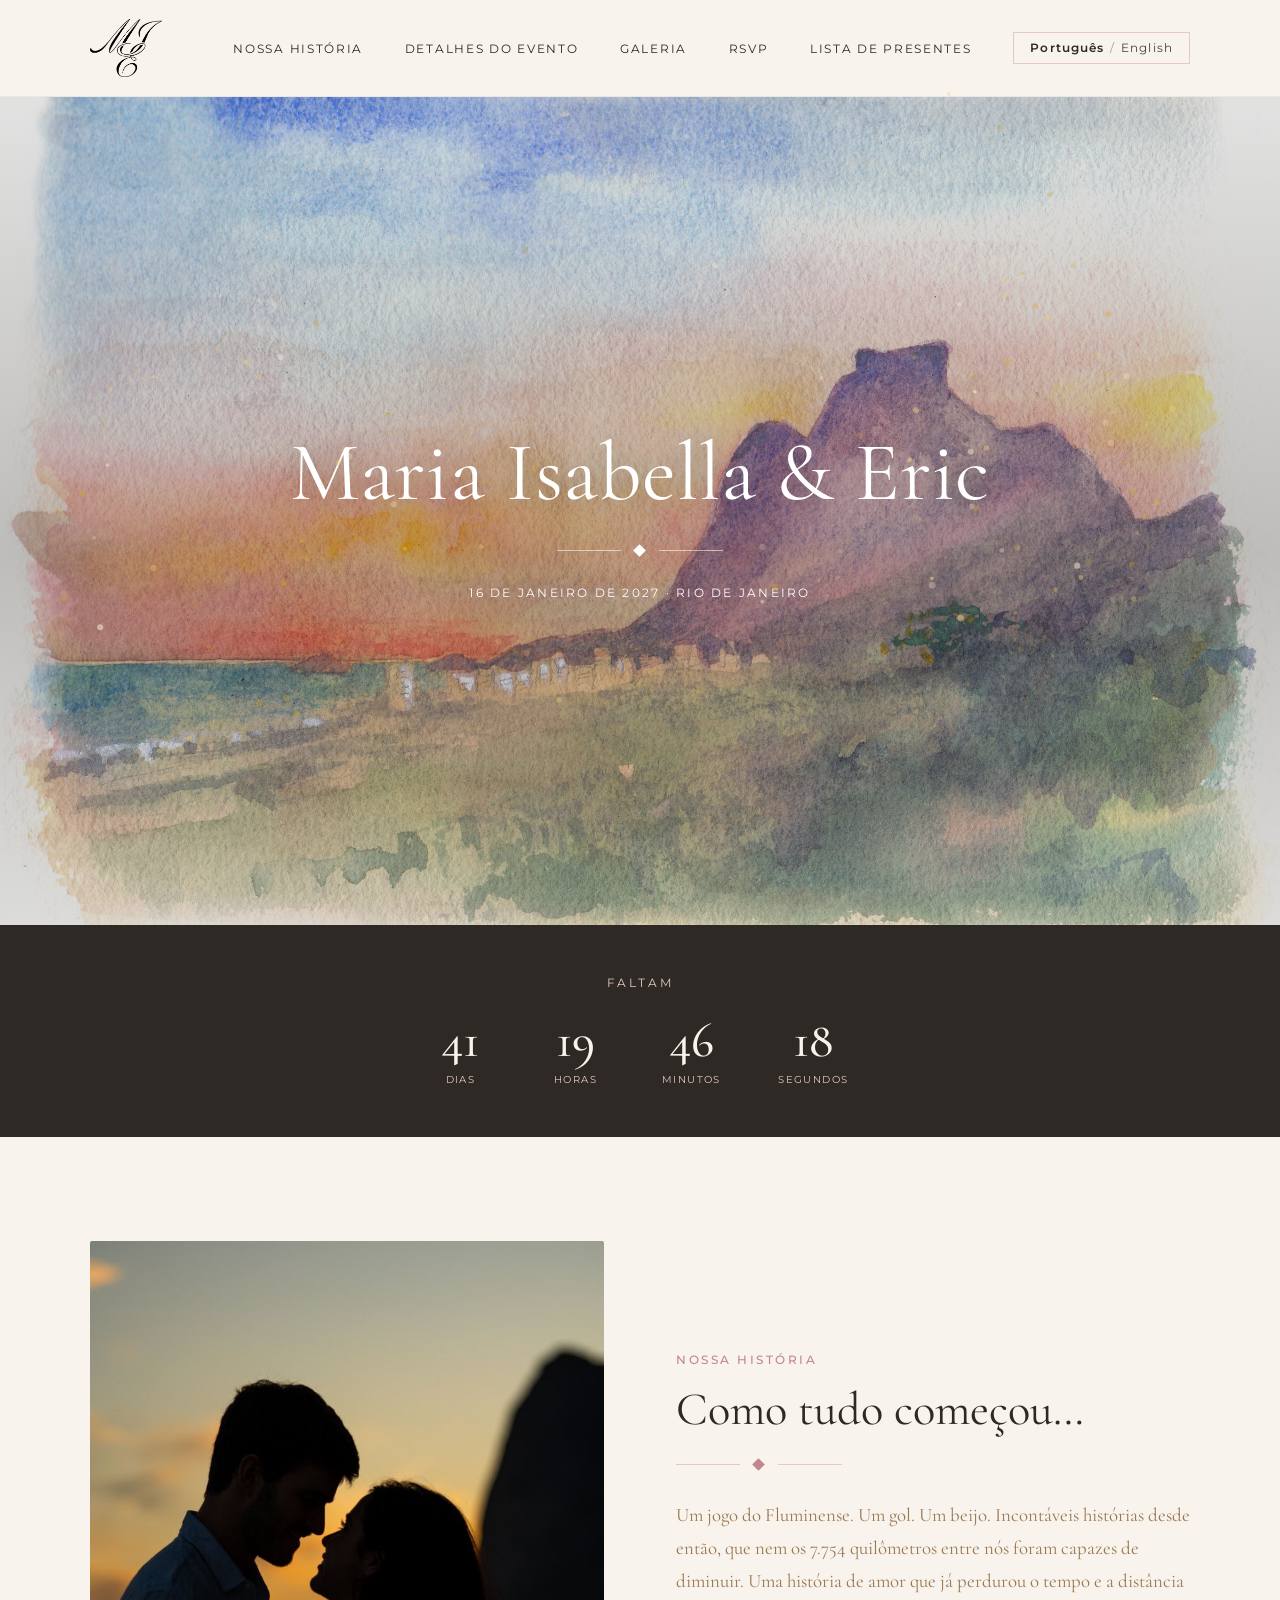
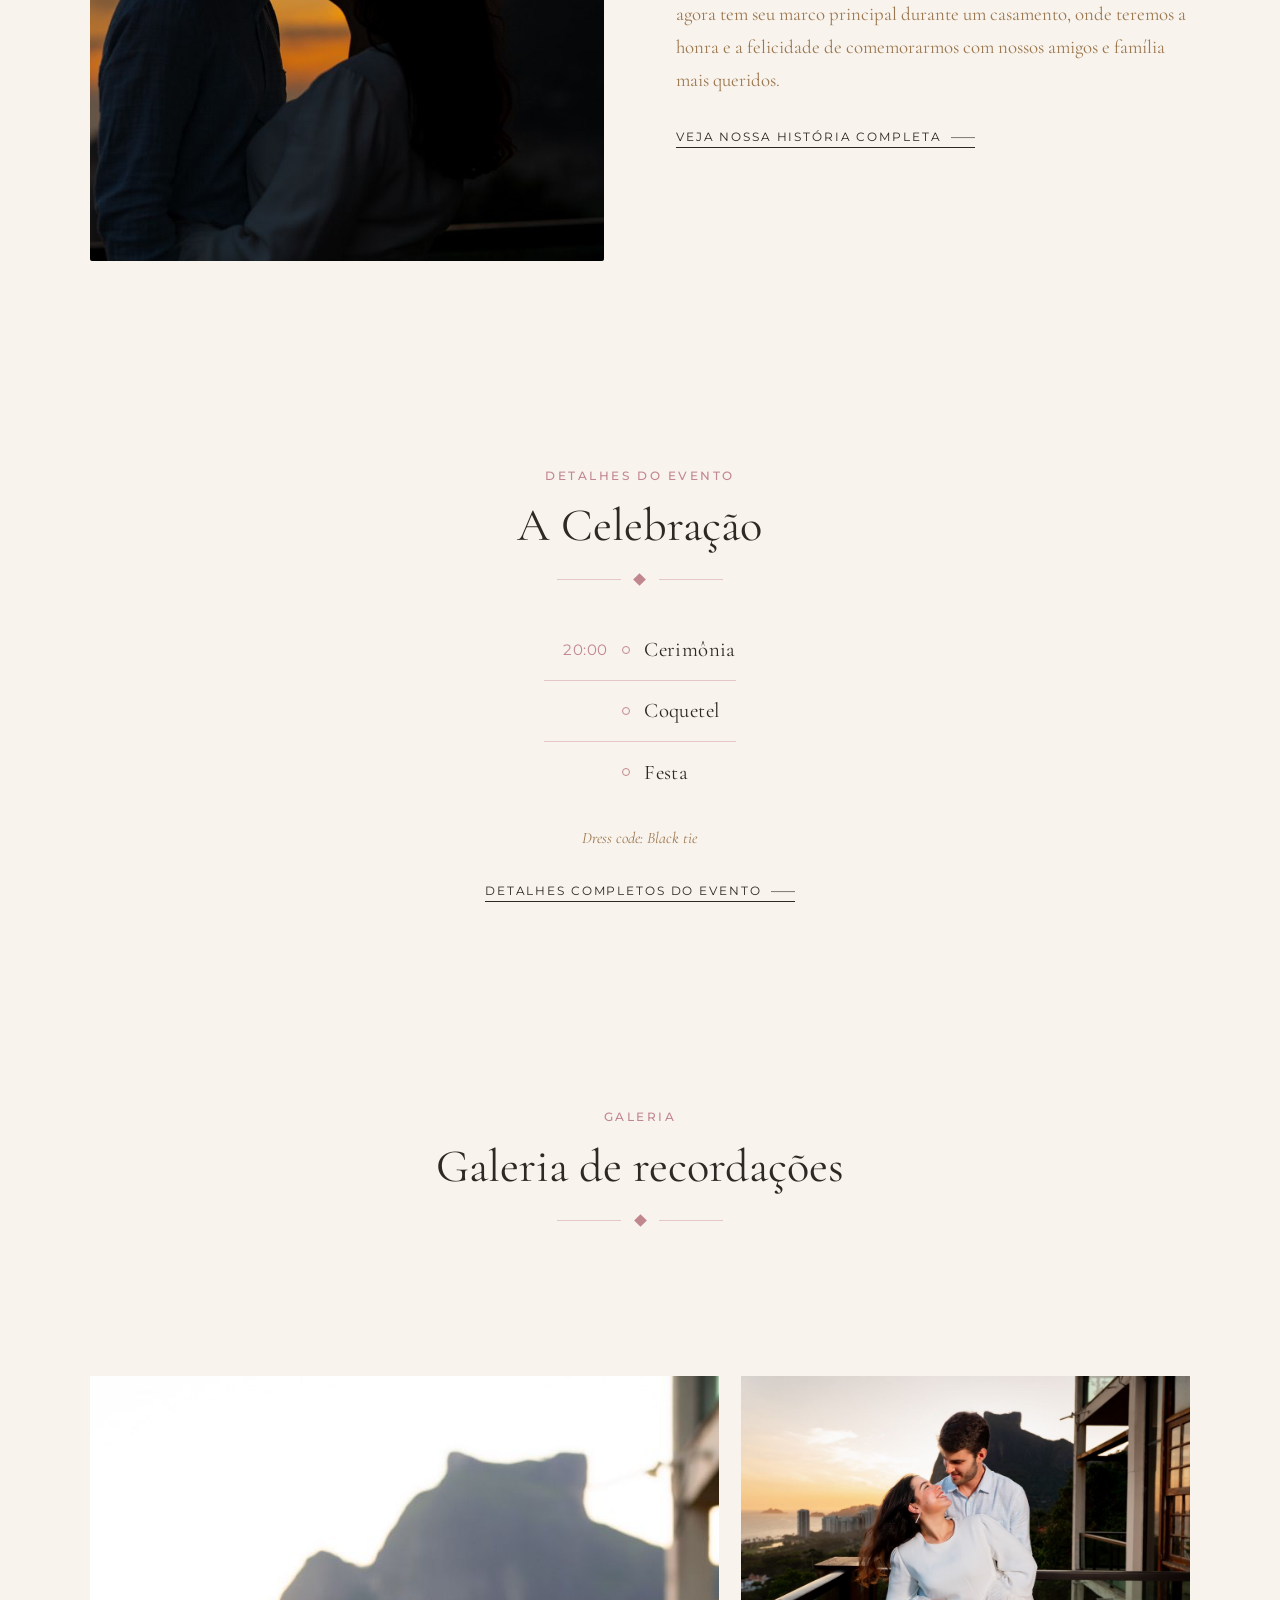
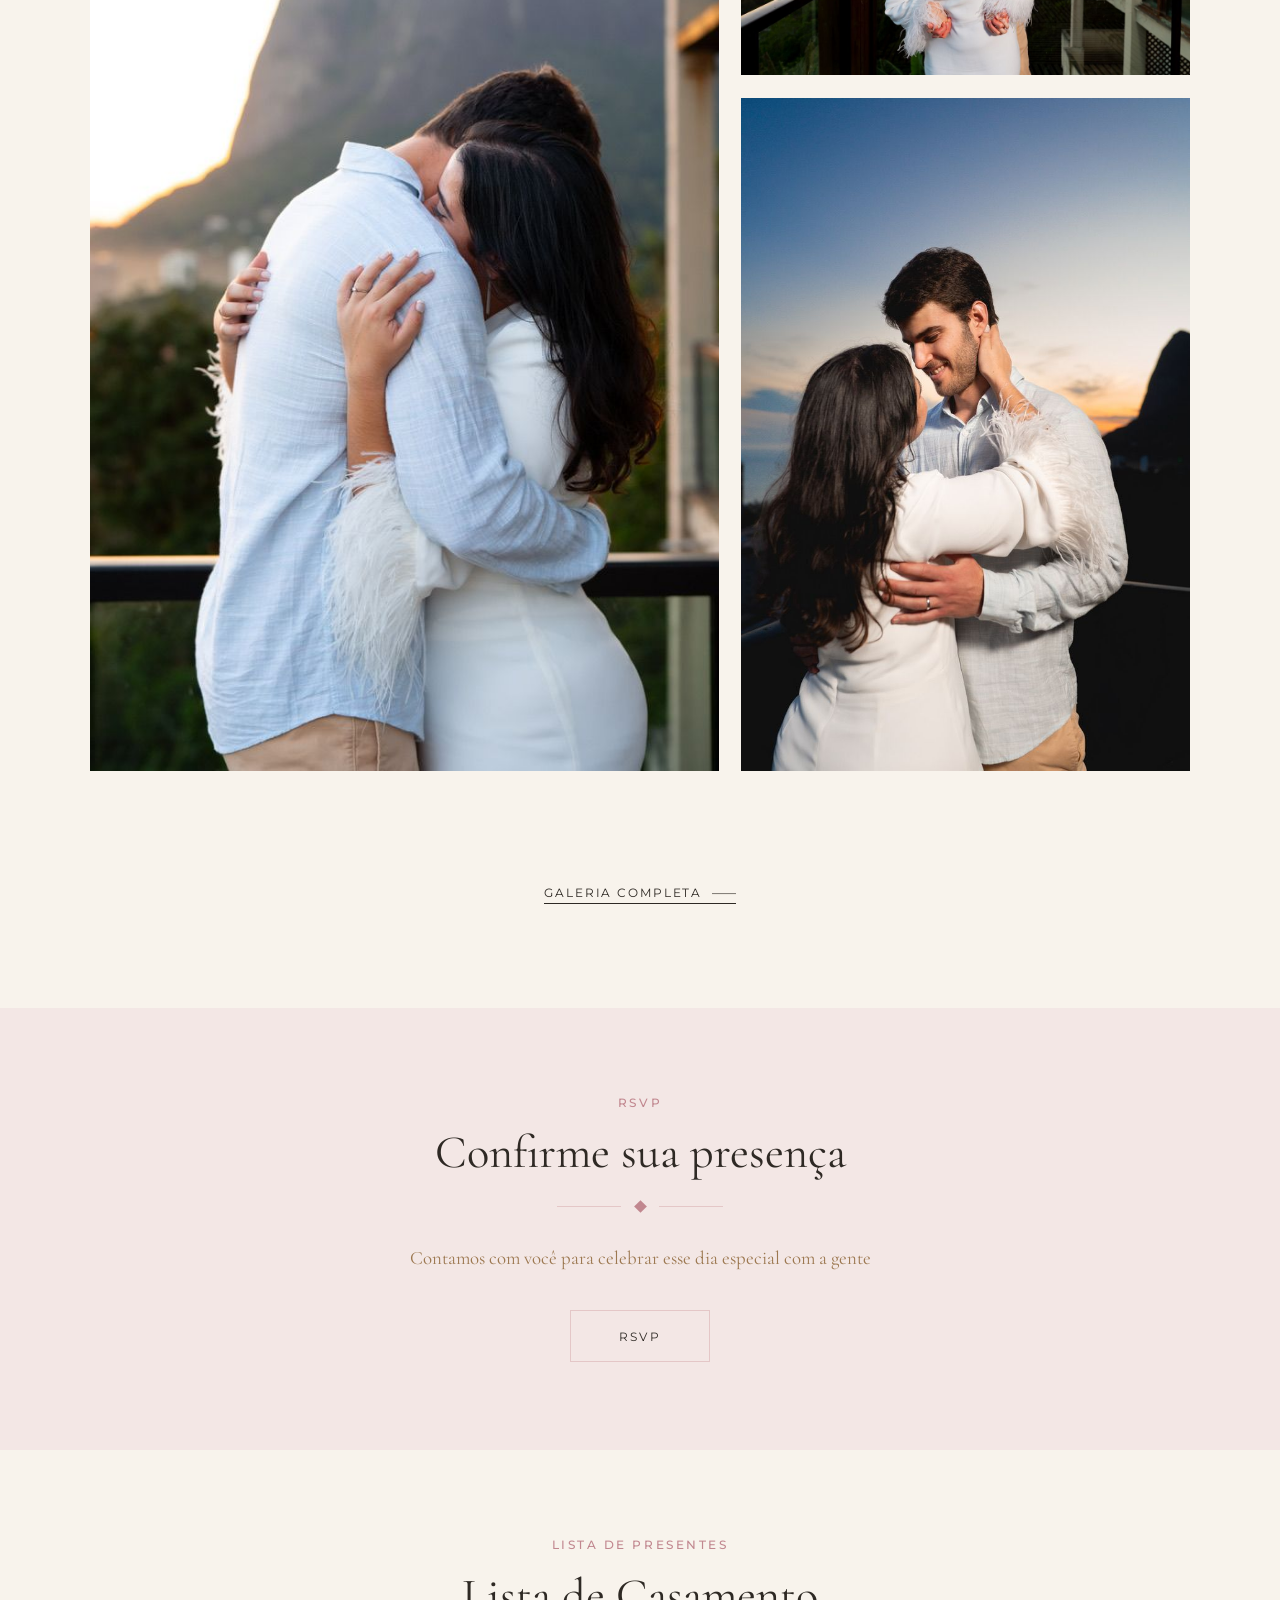
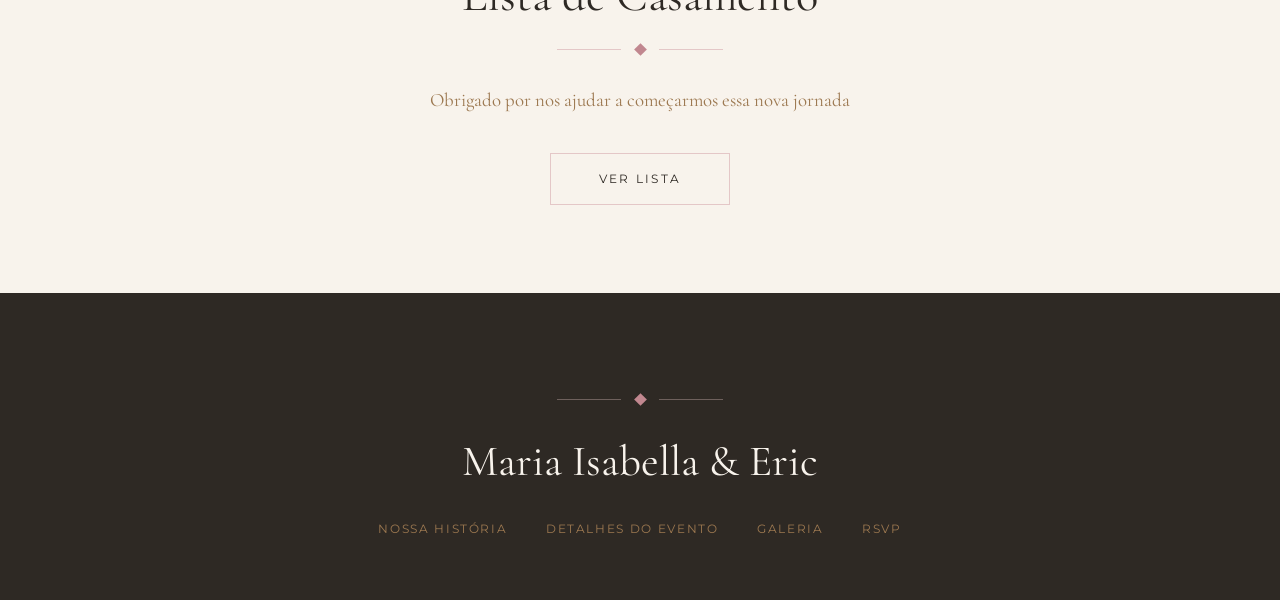
==== index.html @ d5723450 "Add files via upload" ====
<!DOCTYPE html>
<html lang="pt-BR">
<head>
<meta charset="UTF-8">
<meta name="viewport" content="width=device-width, initial-scale=1.0">
<title>Maria Isabella &amp; Eric</title>
<meta name="description" content="Maria Isabella & Eric — 16 de janeiro de 2027, Rio de Janeiro">
<link rel="icon" href="assets/images/logo.png">
<link rel="preconnect" href="https://fonts.googleapis.com">
<link rel="preconnect" href="https://fonts.gstatic.com" crossorigin>
<link href="https://fonts.googleapis.com/css2?family=Cormorant+Garamond:ital,wght@0,300;0,400;0,500;0,600;1,400;1,500&family=Montserrat:wght@400;500;600&display=swap" rel="stylesheet">
<link rel="stylesheet" href="css/style.css">
</head>
<body>

<header class="site-header" id="top">
  <div class="header-inner">
    <a href="index.html" class="logo-link" aria-label="Maria Isabella e Eric — início">
      <img src="assets/images/logo.png" alt="ME" class="logo-mark">
    </a>

    <button class="nav-toggle" id="navToggle" aria-label="Abrir menu" aria-expanded="false">
      <span></span><span></span><span></span>
    </button>

    <nav class="main-nav" id="mainNav">
      <a href="historia.html" class="nav-link" data-i18n="nav.story">Nossa História</a>
      <a href="evento.html" class="nav-link" data-i18n="nav.event">Detalhes do Evento</a>
      <a href="galeria.html" class="nav-link" data-i18n="nav.gallery">Galeria</a>
      <a href="rsvp.html" class="nav-link" data-i18n="nav.rsvp">RSVP</a>
      <a href="presentes.html" class="nav-link" data-i18n="nav.registry">Lista de Presentes</a>
      <div class="nav-utility">
        <button class="lang-toggle" id="langToggle" type="button" aria-label="Switch language">
          <span class="lang-pt is-active">Português</span><span class="lang-sep">/</span><span class="lang-en">English</span>
        </button>
      </div>
    </nav>
  </div>
</header>

<main>

  <section class="hero" id="home">
    <div class="hero-image">
      <img src="assets/images/hero-watercolor.jpg" alt="Ilustração em aquarela da Pedra da Gávea, Rio de Janeiro">
    </div>
    <div class="hero-content">
      <h1 class="hero-names">Maria Isabella &amp; Eric</h1>
      <div class="ornament"><span></span><i></i><span></span></div>
      <p class="hero-date" data-i18n="hero.date">16 de janeiro de 2027 · Rio de Janeiro</p>
    </div>
  </section>

  <section class="countdown-section">
    <p class="countdown-label" data-i18n="countdown.label">Faltam</p>
    <div class="countdown" id="countdown" aria-live="polite">
      <div class="countdown-unit"><span class="countdown-number" id="cd-days">00</span><span class="countdown-word" data-i18n="countdown.days">dias</span></div>
      <div class="countdown-unit"><span class="countdown-number" id="cd-hours">00</span><span class="countdown-word" data-i18n="countdown.hours">horas</span></div>
      <div class="countdown-unit"><span class="countdown-number" id="cd-minutes">00</span><span class="countdown-word" data-i18n="countdown.minutes">minutos</span></div>
      <div class="countdown-unit"><span class="countdown-number" id="cd-seconds">00</span><span class="countdown-word" data-i18n="countdown.seconds">segundos</span></div>
    </div>
  </section>

  <section class="preview-section">
    <div class="preview-media">
      <img src="assets/images/silhouette-kiss-1.jpg" alt="Maria Isabella e Eric ao entardecer">
    </div>
    <div class="preview-copy">
      <p class="eyebrow" data-i18n="story.eyebrow">Nossa História</p>
      <h2 data-i18n="story.previewTitle">Como tudo começou&hellip;</h2>
      <div class="ornament"><span></span><i></i><span></span></div>
      <p class="body-copy" data-i18n="story.previewBody">Um jogo do Fluminense. Um gol. Um beijo.</p>
      <a href="historia.html" class="text-link" data-i18n="story.previewLink">Veja nossa história completa</a>
    </div>
  </section>

  <section class="preview-section preview-section--celebration">
    <div class="preview-copy">
      <p class="eyebrow" data-i18n="event.eyebrow">Detalhes do Evento</p>
      <h2 data-i18n="event.previewTitle">A Celebração</h2>
      <div class="ornament"><span></span><i></i><span></span></div>
      <div class="schedule-preview">
        <div class="schedule-preview-row">
          <span class="schedule-preview-time" data-i18n="event.time">20:00</span>
          <span class="schedule-preview-marker"></span>
          <span class="schedule-preview-name" data-i18n="event.ceremony">Cerimônia</span>
        </div>
        <div class="schedule-preview-row">
          <span class="schedule-preview-time"></span>
          <span class="schedule-preview-marker"></span>
          <span class="schedule-preview-name" data-i18n="event.cocktail">Coquetel</span>
        </div>
        <div class="schedule-preview-row">
          <span class="schedule-preview-time"></span>
          <span class="schedule-preview-marker"></span>
          <span class="schedule-preview-name" data-i18n="event.party">Festa</span>
        </div>
      </div>
      <p class="dress-code-note"><em data-i18n="event.dressCodeNote">Dress code: Black tie</em></p>
      <a href="evento.html" class="text-link" data-i18n="event.previewLink">Detalhes completos do evento</a>
    </div>
  </section>

  <section class="preview-section preview-section--gallery">
    <div class="preview-copy preview-copy--centered">
      <p class="eyebrow" data-i18n="gallery.eyebrow">Galeria</p>
      <h2 data-i18n="gallery.title">Galeria de recordações</h2>
      <div class="ornament"><span></span><i></i><span></span></div>
    </div>
    <div class="preview-gallery-grid">
      <div class="preview-gallery-main">
        <img src="assets/images/hug-mountain.jpg" alt="Maria Isabella e Eric abraçados com a Pedra da Gávea ao fundo">
      </div>
      <div class="preview-gallery-side">
        <img src="assets/images/couple-laughing-balcony.jpg" alt="Maria Isabella e Eric rindo na varanda ao pôr do sol">
        <img src="assets/images/hug-kiss-dusk.jpg" alt="Maria Isabella e Eric abraçados ao entardecer">
      </div>
    </div>
    <a href="galeria.html" class="text-link text-link--centered" data-i18n="gallery.previewLink">Galeria completa</a>
  </section>

  <section class="preview-section preview-section--rsvp">
    <p class="eyebrow" data-i18n="rsvp.eyebrow">RSVP</p>
    <h2 data-i18n="rsvp.title">Confirme sua presença</h2>
    <div class="ornament"><span></span><i></i><span></span></div>
    <p class="body-copy" data-i18n="rsvp.previewBody">Contamos com você para celebrar esse dia especial com a gente</p>
    <a href="rsvp.html" class="btn-outline" data-i18n="rsvp.button">RSVP</a>
  </section>

  <section class="preview-section preview-section--registry">
    <p class="eyebrow" data-i18n="registry.eyebrow">Lista de Presentes</p>
    <h2 data-i18n="registry.title">Lista de Casamento</h2>
    <div class="ornament"><span></span><i></i><span></span></div>
    <p class="body-copy" data-i18n="registry.thanks">Obrigado por nos ajudar a começarmos essa nova jornada</p>
    <a href="presentes.html" class="btn-outline" data-i18n="registry.button">Ver lista</a>
  </section>

</main>

<footer class="site-footer">
  <div class="ornament"><span></span><i></i><span></span></div>
  <h2 class="footer-names">Maria Isabella &amp; Eric</h2>
  <nav class="footer-nav">
    <a href="historia.html" data-i18n="nav.story">Nossa História</a>
    <a href="evento.html" data-i18n="nav.event">Detalhes do Evento</a>
    <a href="galeria.html" data-i18n="nav.gallery">Galeria</a>
    <a href="rsvp.html" data-i18n="nav.rsvp">RSVP</a>
  </nav>
</footer>


<script src="js/i18n.js"></script>
<script src="js/script.js"></script>
<script src="js/fireworks.js"></script>

</body>
</html>
---- css/style.css ----
/* =========================================================
   Maria Isabella & Eric — Wedding Site
   Design tokens
   ========================================================= */
:root {
  --cream:        #F8F3EC;
  --cream-deep:   #F1E9E0;
  --blush:        #F3E7E5;
  --ink:          #2E2924;
  --ink-soft:     #4A423B;
  --rose:         #C1878F;
  --rose-line:    #E4C7C7;
  --gold:         #9C7850;
  --gold-deep:    #8A6842;
  --white:        #FFFFFF;

  --font-display: 'Cormorant Garamond', Georgia, serif;
  --font-body:    'Cormorant Garamond', Georgia, serif;
  --font-sans:    'Montserrat', Helvetica, Arial, sans-serif;

  --max-width: 1180px;
  --nav-height: 96px;
}

* { box-sizing: border-box; }

html {
  scroll-behavior: smooth;
}

@media (prefers-reduced-motion: reduce) {
  html { scroll-behavior: auto; }
  * { animation-duration: 0.001ms !important; transition-duration: 0.001ms !important; }
}

body {
  margin: 0;
  background: var(--cream);
  color: var(--ink);
  font-family: var(--font-body);
  font-weight: 400;
  -webkit-font-smoothing: antialiased;
}

img { max-width: 100%; display: block; }

a { color: inherit; text-decoration: none; }

:focus-visible {
  outline: 2px solid var(--rose);
  outline-offset: 3px;
}

.eyebrow {
  font-family: var(--font-sans);
  font-size: 0.72rem;
  letter-spacing: 0.22em;
  text-transform: uppercase;
  color: var(--rose);
  margin: 0 0 0.9rem;
  font-weight: 500;
}
.eyebrow--small { font-size: 0.66rem; margin-bottom: 0.6rem; }

.ornament {
  display: flex;
  align-items: center;
  justify-content: center;
  gap: 0.9rem;
  margin: 1.4rem 0 1.9rem;
}
.ornament span { width: 64px; height: 1px; background: var(--rose-line); display: block; }
.ornament i {
  width: 9px; height: 9px;
  background: var(--rose);
  transform: rotate(45deg);
  display: block;
}

.body-copy {
  font-family: var(--font-body);
  font-size: 1.18rem;
  line-height: 1.75;
  color: var(--gold);
  max-width: 62ch;
}

.text-link {
  font-family: var(--font-sans);
  font-size: 0.78rem;
  letter-spacing: 0.15em;
  text-transform: uppercase;
  color: var(--ink);
  display: inline-flex;
  align-items: center;
  gap: 0.6rem;
  padding-bottom: 3px;
  border-bottom: 1px solid var(--ink);
  transition: color 0.25s ease, border-color 0.25s ease, gap 0.25s ease;
}
.text-link::after { content: '\2014\2014'; letter-spacing: 0; }
.text-link:hover { color: var(--rose); border-color: var(--rose); gap: 0.9rem; }
.text-link--centered { margin: 0 auto; }

.btn-outline {
  font-family: var(--font-sans);
  font-size: 0.78rem;
  letter-spacing: 0.18em;
  text-transform: uppercase;
  color: var(--ink);
  border: 1px solid var(--rose-line);
  padding: 1.1rem 3rem;
  display: inline-block;
  transition: background 0.3s ease, color 0.3s ease, border-color 0.3s ease;
}
.btn-outline:hover { background: var(--rose); border-color: var(--rose); color: var(--white); }

/* =========================================================
   Header
   ========================================================= */
.site-header {
  position: sticky;
  top: 0;
  z-index: 100;
  background: rgba(248, 243, 236, 0.94);
  backdrop-filter: blur(6px);
  border-bottom: 1px solid rgba(46, 41, 36, 0.06);
}
.header-inner {
  max-width: var(--max-width);
  margin: 0 auto;
  padding: 0 2.5rem;
  height: var(--nav-height);
  display: flex;
  align-items: center;
  justify-content: space-between;
}
.logo-link { display: flex; align-items: center; height: 100%; }
.logo-mark { height: 58px; width: auto; }

.main-nav {
  display: flex;
  align-items: center;
  gap: 2.6rem;
}
.nav-link {
  font-family: var(--font-sans);
  font-size: 0.76rem;
  letter-spacing: 0.14em;
  text-transform: uppercase;
  color: var(--ink);
  position: relative;
  padding: 0.3rem 0;
  white-space: nowrap;
}
.nav-link::after {
  content: '';
  position: absolute;
  left: 0; right: 0; bottom: -2px;
  height: 1px;
  background: var(--rose);
  transform: scaleX(0);
  transition: transform 0.25s ease;
}
.nav-link:hover::after,
.nav-link.is-active::after { transform: scaleX(1); }

.nav-utility {
  display: flex;
  align-items: center;
  gap: 0.7rem;
}

.lang-toggle {
  font-family: var(--font-sans);
  font-size: 0.72rem;
  letter-spacing: 0.1em;
  background: none;
  border: 1px solid var(--rose-line);
  padding: 0.5rem 1rem;
  cursor: pointer;
  color: var(--ink-soft);
  white-space: nowrap;
}
.lang-toggle span { transition: color 0.2s ease, font-weight 0.2s ease; }
.lang-toggle .is-active { color: var(--ink); font-weight: 600; }
.lang-sep { margin: 0 0.35rem; opacity: 0.5; }

.nav-toggle {
  display: none;
  width: 34px; height: 26px;
  flex-direction: column;
  justify-content: space-between;
  background: none;
  border: none;
  cursor: pointer;
  padding: 0;
}
.nav-toggle span {
  display: block;
  height: 1px;
  background: var(--ink);
  transition: transform 0.3s ease, opacity 0.3s ease;
}
.nav-toggle[aria-expanded="true"] span:nth-child(1) { transform: translateY(11px) rotate(45deg); }
.nav-toggle[aria-expanded="true"] span:nth-child(2) { opacity: 0; }
.nav-toggle[aria-expanded="true"] span:nth-child(3) { transform: translateY(-11px) rotate(-45deg); }

/* =========================================================
   Hero
   ========================================================= */
.hero {
  position: relative;
  min-height: 92vh;
  display: flex;
  align-items: center;
  justify-content: center;
  overflow: hidden;
}
.hero-image {
  position: absolute;
  inset: 0;
  z-index: 0;
}
.hero-image img {
  width: 100%;
  height: 100%;
  object-fit: cover;
  object-position: center 62%;
}
.hero-image::after {
  content: '';
  position: absolute;
  inset: 0;
  background: linear-gradient(180deg, rgba(20,16,12,0.12) 0%, rgba(20,16,12,0.28) 55%, rgba(20,16,12,0.15) 100%);
}
.hero-content {
  position: relative;
  z-index: 1;
  text-align: center;
  color: var(--white);
  padding: 0 1.5rem;
}
.hero-names {
  font-family: var(--font-display);
  font-weight: 400;
  font-size: clamp(2.8rem, 7vw, 5.2rem);
  margin: 0;
  letter-spacing: 0.01em;
  text-shadow: 0 2px 24px rgba(0,0,0,0.25);
}
.hero .ornament span { background: rgba(255,255,255,0.55); }
.hero .ornament i { background: var(--white); }
.hero-date {
  font-family: var(--font-sans);
  font-size: 0.78rem;
  letter-spacing: 0.18em;
  text-transform: uppercase;
  margin: 0;
}


/* =========================================================
   Countdown
   ========================================================= */
.countdown-section {
  background: var(--ink);
  color: var(--cream);
  padding: 3.2rem 1.5rem;
  text-align: center;
}
.countdown-label {
  font-family: var(--font-sans);
  font-size: 0.72rem;
  letter-spacing: 0.24em;
  text-transform: uppercase;
  color: var(--rose-line);
  margin: 0 0 1.6rem;
}
.countdown {
  display: flex;
  justify-content: center;
  gap: clamp(1.4rem, 5vw, 3.6rem);
  max-width: 640px;
  margin: 0 auto;
}
.countdown-unit {
  display: flex;
  flex-direction: column;
  align-items: center;
  min-width: 3.6rem;
}
.countdown-number {
  font-family: var(--font-display);
  font-size: clamp(2.1rem, 5vw, 3.1rem);
  line-height: 1;
  font-weight: 500;
}
.countdown-word {
  font-family: var(--font-sans);
  font-size: 0.62rem;
  letter-spacing: 0.14em;
  text-transform: uppercase;
  color: var(--rose-line);
  margin-top: 0.5rem;
}

/* =========================================================
   Home preview sections
   ========================================================= */
.preview-section {
  max-width: var(--max-width);
  margin: 0 auto;
  padding: 6.5rem 2.5rem;
  display: grid;
  grid-template-columns: 1fr 1fr;
  gap: 4.5rem;
  align-items: center;
}
.preview-media img,
.preview-media { border-radius: 2px; }
.preview-media img { width: 100%; height: 100%; object-fit: cover; max-height: 620px; }
.preview-copy h2 {
  font-family: var(--font-display);
  font-weight: 400;
  font-size: clamp(2.1rem, 4vw, 2.9rem);
  margin: 0 0 0;
  color: var(--ink);
}
.preview-copy .ornament { justify-content: flex-start; margin-left: 0; }
.preview-copy .body-copy { margin-bottom: 1.8rem; }

.preview-section--celebration { grid-template-columns: 1fr; text-align: center; }
.preview-section--celebration .preview-copy { max-width: 640px; margin: 0 auto; }
.preview-section--celebration .ornament { justify-content: center; }
.schedule-preview { margin: 2.2rem auto 1.6rem; width: max-content; max-width: 100%; }
.schedule-preview-row {
  display: grid;
  grid-template-columns: 64px 20px 1fr;
  align-items: center;
  gap: 0.5rem;
  padding: 1.1rem 0;
  border-bottom: 1px solid var(--rose-line);
  font-family: var(--font-display);
  font-size: 1.3rem;
}
.schedule-preview-row:last-child { border-bottom: none; }
.schedule-preview-time { color: var(--rose); font-size: 0.95rem; font-family: var(--font-sans); letter-spacing: 0.04em; text-align: right; }
.schedule-preview-marker { width: 8px; height: 8px; border: 1px solid var(--rose); border-radius: 50%; margin: 0 auto; }
.schedule-preview-name { letter-spacing: 0.02em; text-align: left; }
.dress-code-note { color: var(--gold); margin-bottom: 2rem; }

.preview-section--gallery { grid-template-columns: 1fr; }
.preview-copy--centered { text-align: center; max-width: 640px; margin: 0 auto 3rem; }
.preview-copy--centered .ornament { justify-content: center; }
.preview-gallery-grid {
  display: grid;
  grid-template-columns: 1.4fr 1fr;
  gap: 1.4rem;
  margin-bottom: 2.6rem;
}
.preview-gallery-main img { width: 100%; height: 100%; object-fit: cover; }
.preview-gallery-side { display: grid; gap: 1.4rem; }
.preview-gallery-side img { width: 100%; height: 100%; object-fit: cover; }

.preview-section--rsvp,
.preview-section--registry {
  display: block;
  text-align: center;
  background: var(--blush);
  max-width: 100%;
  padding: 5.5rem 2rem;
}
.preview-section--rsvp .ornament,
.preview-section--registry .ornament { justify-content: center; }
.preview-section--rsvp h2,
.preview-section--registry h2 {
  font-family: var(--font-display);
  font-weight: 400;
  font-size: clamp(2.1rem, 4vw, 2.9rem);
  margin: 0;
}
.preview-section--registry { background: var(--cream); }
.preview-section--rsvp .body-copy,
.preview-section--registry .body-copy { margin: 0 auto 2.2rem; text-align: center; }

/* =========================================================
   Inner pages
   ========================================================= */
.page-section {
  max-width: var(--max-width);
  margin: 0 auto;
  padding: 7rem 2.5rem 6rem;
  scroll-margin-top: var(--nav-height);
}
.page-section--flush { padding-top: 0; max-width: 100%; }
.page-section--narrow { max-width: 760px; text-align: center; }

.page-intro { max-width: 760px; margin: 0 auto 4rem; text-align: center; }
.page-section--flush .page-intro { padding-top: 6rem; max-width: 760px; }
.page-intro h1 {
  font-family: var(--font-display);
  font-weight: 400;
  font-size: clamp(2.6rem, 5.5vw, 4rem);
  margin: 0;
  line-height: 1.1;
}
.page-subtitle {
  font-family: var(--font-body);
  color: var(--gold);
  font-size: 1.2rem;
  margin: 0;
}
.page-intro .ornament { justify-content: center; }

/* Story page */
.story-hero {
  display: grid;
  grid-template-columns: 1fr 1.1fr;
  gap: 4rem;
  align-items: center;
  margin-bottom: 6rem;
}
.story-hero-media img { width: 100%; }
.story-hero-copy p {
  font-family: var(--font-body);
  color: var(--gold);
  font-size: 1.15rem;
  line-height: 1.8;
  margin: 0 0 1.4rem;
}
.timeline-intro { text-align: center; margin-bottom: 3.5rem; }
.timeline-intro h2 {
  font-family: var(--font-display);
  font-weight: 400;
  font-size: clamp(2rem, 4vw, 2.7rem);
  margin: 0;
}

.timeline {
  position: relative;
  max-width: 920px;
  margin: 0 auto;
  padding-left: 0;
}
.timeline::before {
  content: '';
  position: absolute;
  left: 50%;
  top: 10px;
  bottom: 10px;
  width: 1px;
  background: var(--rose-line);
}
.timeline-item {
  position: relative;
  width: 50%;
  padding: 0 4rem 4.5rem 0;
  text-align: right;
}
.timeline-item:nth-child(even) {
  left: 50%;
  padding: 0 0 4.5rem 4rem;
  text-align: left;
}
.timeline-item--last { padding-bottom: 0; }
.timeline-item:nth-child(even).timeline-item--last { padding-bottom: 0; }
.timeline-marker {
  position: absolute;
  top: 6px;
  right: -6px;
  width: 11px; height: 11px;
  border: 1px solid var(--rose);
  border-radius: 50%;
  background: var(--cream);
}
.timeline-item:nth-child(even) .timeline-marker { right: auto; left: -6px; }
.timeline-item h3 {
  font-family: var(--font-display);
  font-weight: 400;
  font-size: 1.8rem;
  margin: 0 0 0.8rem;
}
.timeline-item p {
  font-family: var(--font-body);
  color: var(--gold);
  font-size: 1.08rem;
  line-height: 1.7;
  margin: 0;
}
.closing-line {
  text-align: center;
  font-family: var(--font-body);
  color: var(--gold);
  font-size: 1.15rem;
  max-width: 640px;
  margin: 6rem auto 0;
}

/* Event page */
.venue-photo { width: 100%; aspect-ratio: 1024 / 674; overflow: hidden; margin-bottom: 5rem; }
.venue-photo img { width: 100%; height: 100%; object-fit: cover; object-position: center; }
.event-date-block,
.venue-block,
.dresscode-block {
  text-align: center;
  max-width: 640px;
  margin: 0 auto 5rem;
}
.event-date-block h2,
.venue-block h2,
.dresscode-block h2 {
  font-family: var(--font-display);
  font-weight: 400;
  font-size: clamp(2rem, 4vw, 2.7rem);
  margin: 0;
}
.schedule-list { max-width: 640px; margin: 0 auto 5rem; }
.schedule-item {
  display: flex;
  align-items: baseline;
  justify-content: center;
  gap: 1rem;
  padding: 1.6rem 0;
  border-bottom: 1px solid var(--rose-line);
  font-family: var(--font-display);
  font-size: 1.5rem;
  text-align: center;
}
.schedule-item:last-child { border-bottom: none; }
.schedule-time { color: var(--rose); font-family: var(--font-sans); font-size: 0.9rem; letter-spacing: 0.05em; }
.schedule-marker {
  width: 8px; height: 8px;
  border: 1px solid var(--rose);
  border-radius: 50%;
  display: inline-block;
}
.venue-address {
  display: flex;
  align-items: center;
  justify-content: center;
  gap: 0.5rem;
  color: var(--gold);
  font-size: 1.15rem;
  margin: 0.4rem 0 1.4rem;
}
.pin-icon { width: 18px; height: 18px; color: var(--rose); flex-shrink: 0; }
.venue-note { color: var(--gold); font-size: 1.05rem; margin: 0; }
.dresscode-note { color: var(--gold); font-size: 1.1rem; margin: 0; }

/* Gallery page */
.masonry-gallery {
  display: grid;
  grid-template-columns: repeat(3, 1fr);
  grid-auto-rows: 260px;
  gap: 1.2rem;
}
.masonry-gallery img {
  width: 100%; height: 100%;
  object-fit: cover;
}
.masonry-gallery .span-tall { grid-row: span 2; }

/* RSVP page */
.rsvp-contacts { margin: 2.5rem 0 2.5rem; }
.rsvp-contacts p {
  font-family: var(--font-body);
  font-style: italic;
  font-size: 1.3rem;
  color: var(--gold);
  margin: 0.6rem 0;
}
.rsvp-contacts span { font-style: normal; }
.contact-link {
  color: var(--gold);
  border-bottom: 1px solid var(--rose-line);
  transition: color 0.2s ease, border-color 0.2s ease;
}
.contact-link:hover { color: var(--rose); border-color: var(--rose); }
.rsvp-deadline {
  font-family: var(--font-sans);
  font-size: 0.78rem;
  letter-spacing: 0.16em;
  text-transform: uppercase;
  color: var(--rose);
  margin-top: 2.5rem;
}

/* Registry page spacing already covered by .page-section--narrow */
.page-section--narrow .body-copy { margin: 0 auto 2.4rem; text-align: center; }

/* =========================================================
   Footer
   ========================================================= */
.site-footer {
  background: var(--ink);
  color: var(--cream);
  text-align: center;
  padding: 5rem 2rem 4rem;
}
.site-footer .ornament span { background: rgba(228,199,199,0.35); }
.site-footer .ornament i { background: var(--rose); }
.footer-names {
  font-family: var(--font-display);
  font-weight: 400;
  font-size: clamp(2rem, 4vw, 2.7rem);
  margin: 0 0 2.2rem;
}
.footer-nav {
  display: flex;
  justify-content: center;
  gap: 2.4rem;
  flex-wrap: wrap;
}
.footer-nav a {
  font-family: var(--font-sans);
  font-size: 0.74rem;
  letter-spacing: 0.14em;
  text-transform: uppercase;
  color: var(--gold);
  transition: color 0.2s ease;
}
.footer-nav a:hover { color: var(--rose); }

/* =========================================================
   Fireworks (one-time welcome animation)
   ========================================================= */
#fireworksCanvas {
  position: fixed;
  inset: 0;
  z-index: 300;
  pointer-events: none;
  opacity: 1;
  transition: opacity 1.1s ease;
}
#fireworksCanvas.is-hidden { opacity: 0; }

/* =========================================================
   Responsive
   ========================================================= */
@media (max-width: 980px) {
  .preview-section,
  .story-hero {
    grid-template-columns: 1fr;
  }
  .preview-media img { max-height: 420px; }
  .preview-gallery-grid { grid-template-columns: 1fr; }
  .masonry-gallery { grid-template-columns: repeat(2, 1fr); grid-auto-rows: 220px; }
}

@media (max-width: 760px) {
  .header-inner { padding: 0 1.4rem; height: 78px; }
  .logo-mark { height: 46px; }
  .nav-toggle { display: flex; }
  .main-nav {
    position: fixed;
    top: 78px;
    left: 0; right: 0;
    background: var(--cream);
    flex-direction: column;
    align-items: flex-start;
    gap: 0;
    padding: 0.5rem 1.4rem 1.5rem;
    border-bottom: 1px solid rgba(46,41,36,0.08);
    transform: translateY(-8px);
    opacity: 0;
    pointer-events: none;
    transition: opacity 0.25s ease, transform 0.25s ease;
  }
  .main-nav.is-open {
    opacity: 1;
    transform: translateY(0);
    pointer-events: auto;
  }
  .nav-link { padding: 0.9rem 0; width: 100%; border-bottom: 1px solid rgba(46,41,36,0.06); }
  .nav-utility { margin-top: 1rem; }

  .preview-section { padding: 4rem 1.5rem; }
  .preview-section--rsvp, .preview-section--registry { padding: 4rem 1.5rem; }
  .page-section { padding: 4.5rem 1.5rem 4rem; }
  .page-section--flush .page-intro { padding-top: 3.5rem; }

  .story-hero { gap: 2.5rem; margin-bottom: 4rem; }

  .timeline::before { left: 6px; }
  .timeline-item,
  .timeline-item:nth-child(even) {
    width: 100%;
    left: 0;
    text-align: left;
    padding: 0 0 3rem 2.6rem;
  }
  .timeline-item .timeline-marker,
  .timeline-item:nth-child(even) .timeline-marker {
    left: 1px; right: auto;
  }

  .masonry-gallery { grid-template-columns: repeat(2, 1fr); grid-auto-rows: 180px; }
  .countdown { gap: 1.1rem; }
  .countdown-unit { min-width: 3rem; }
}
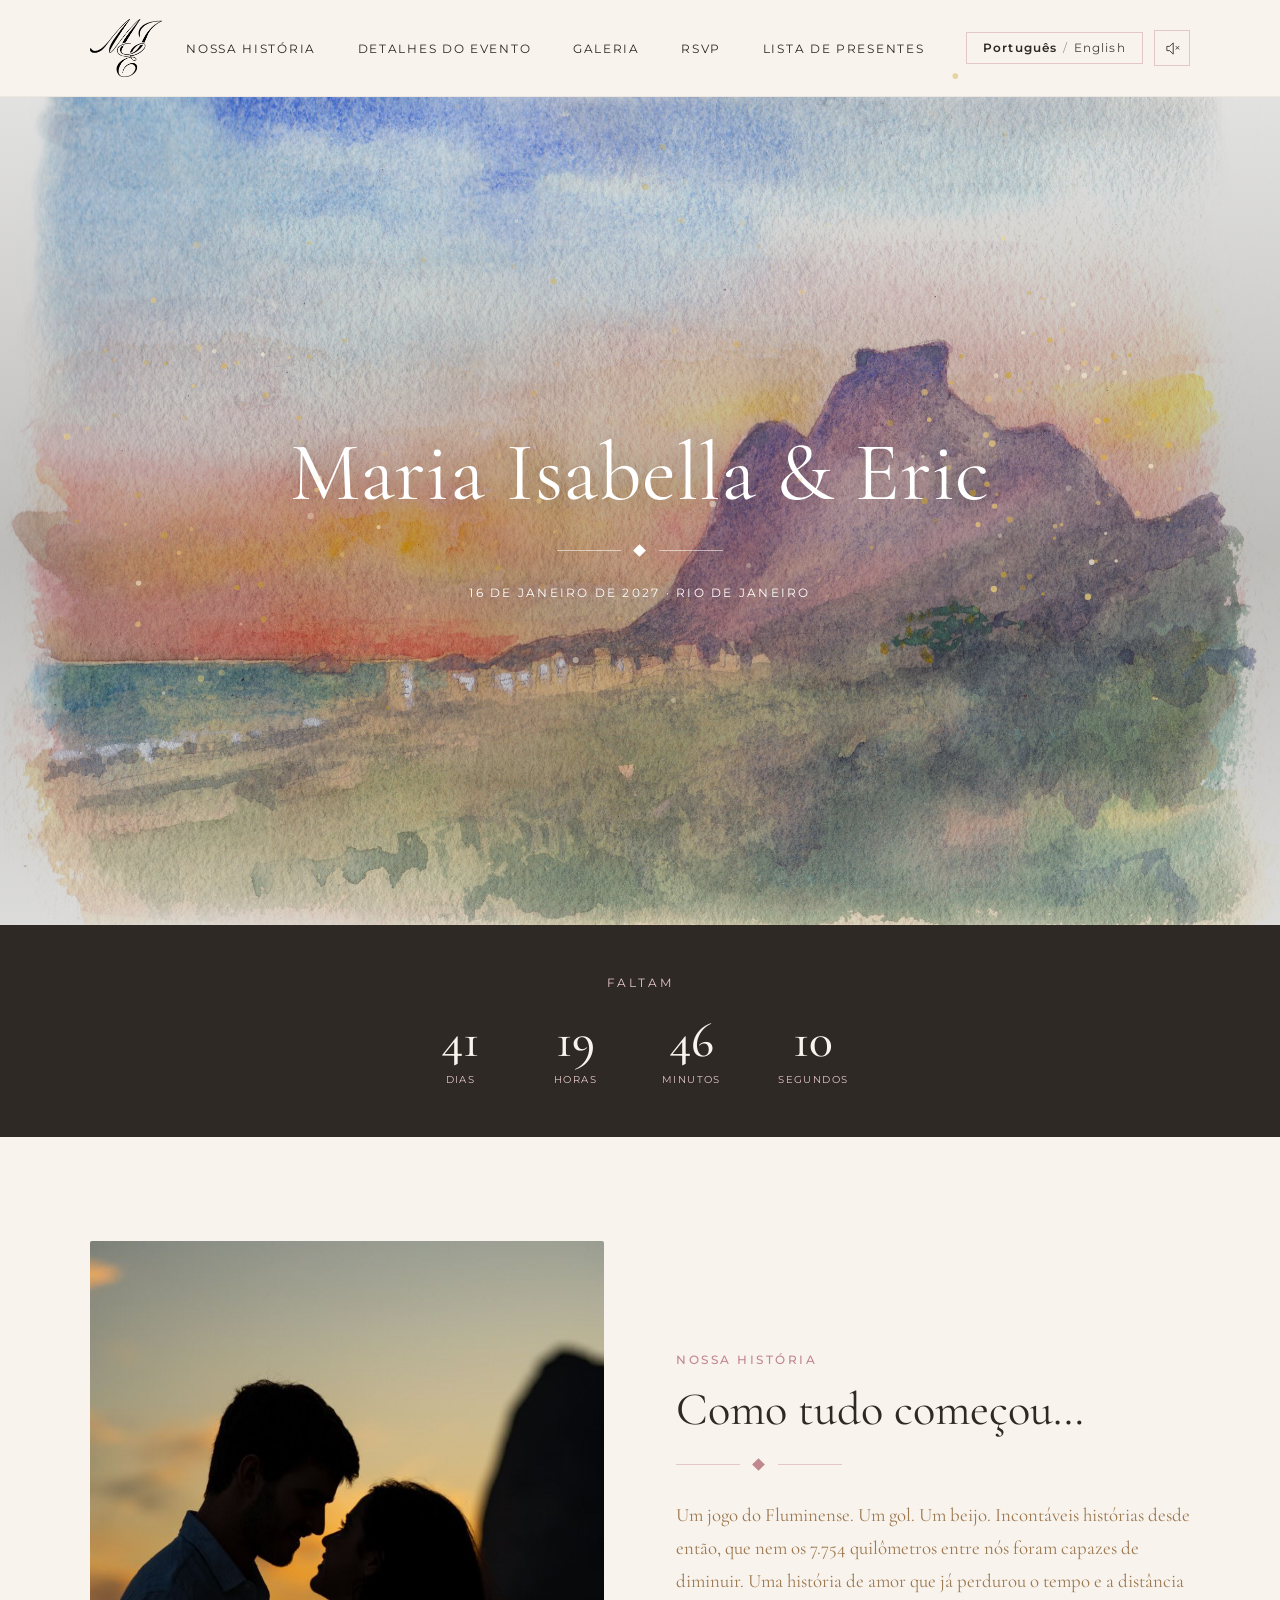
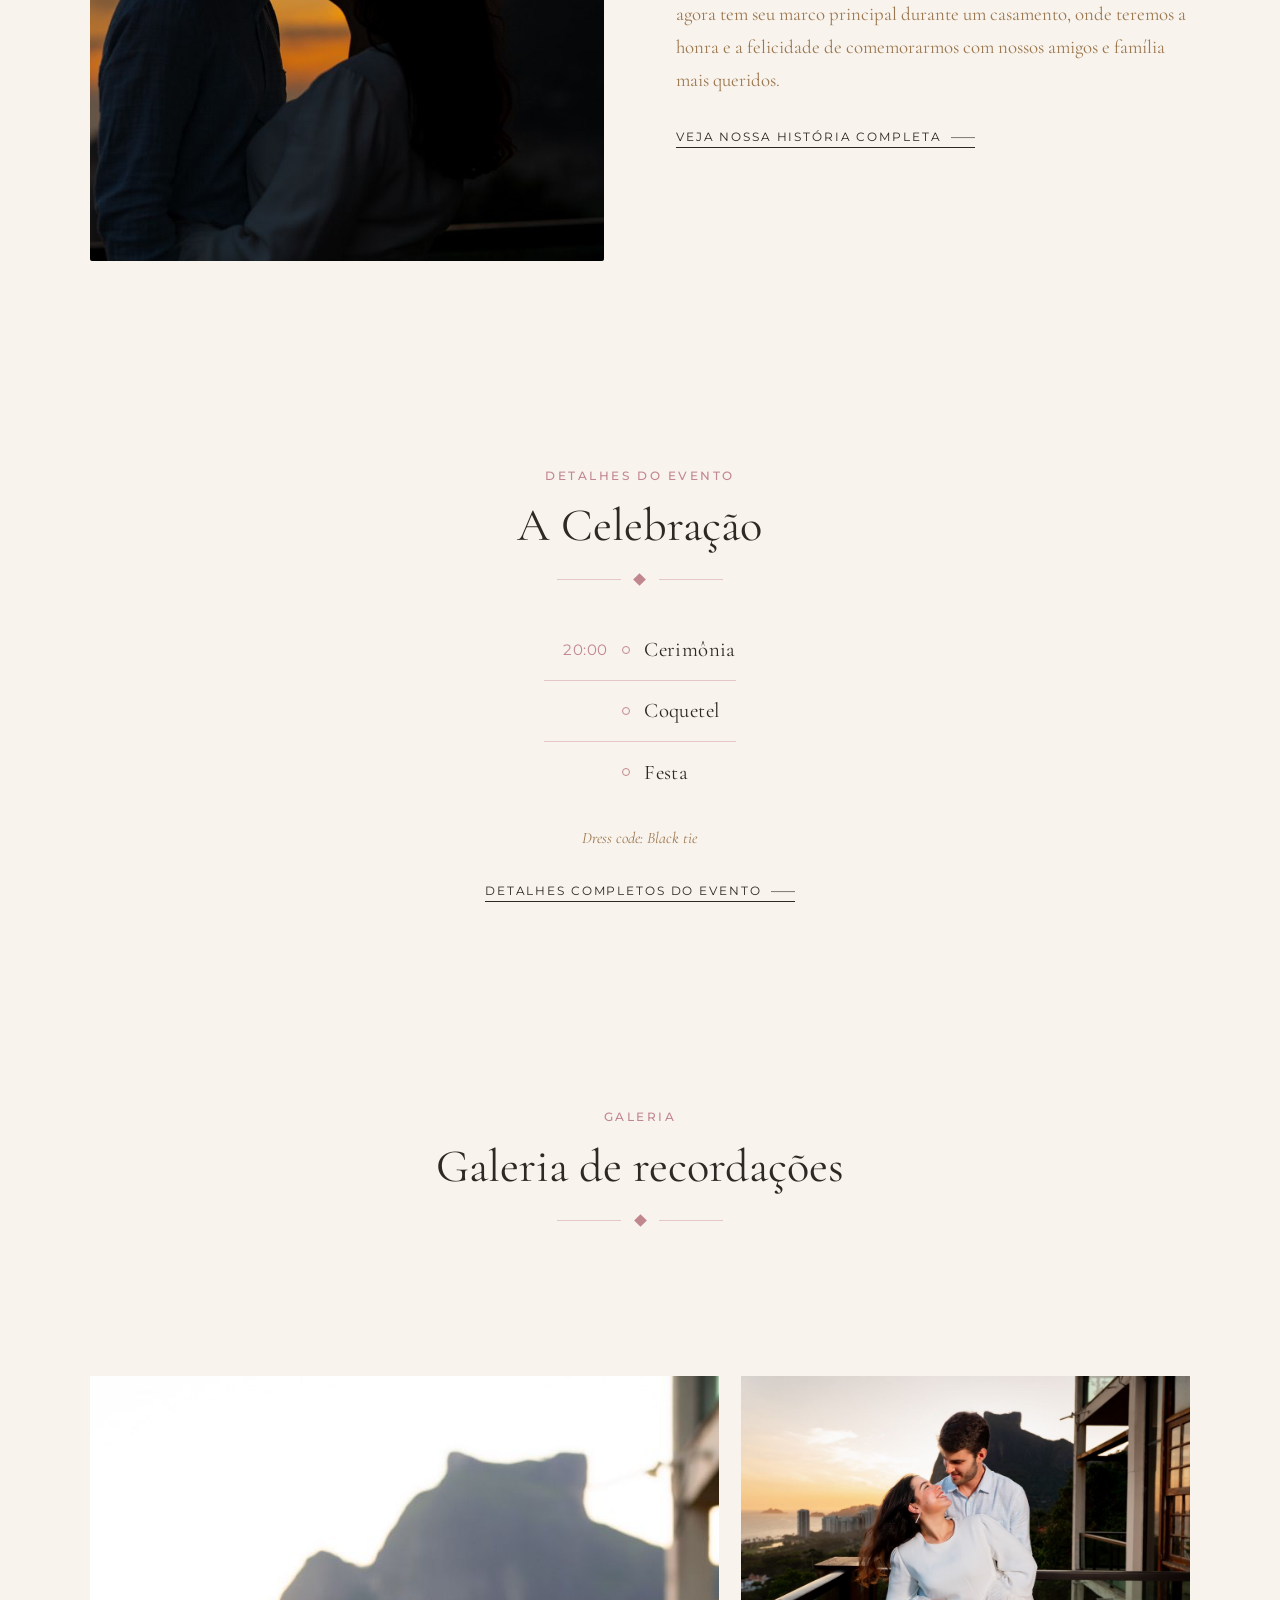
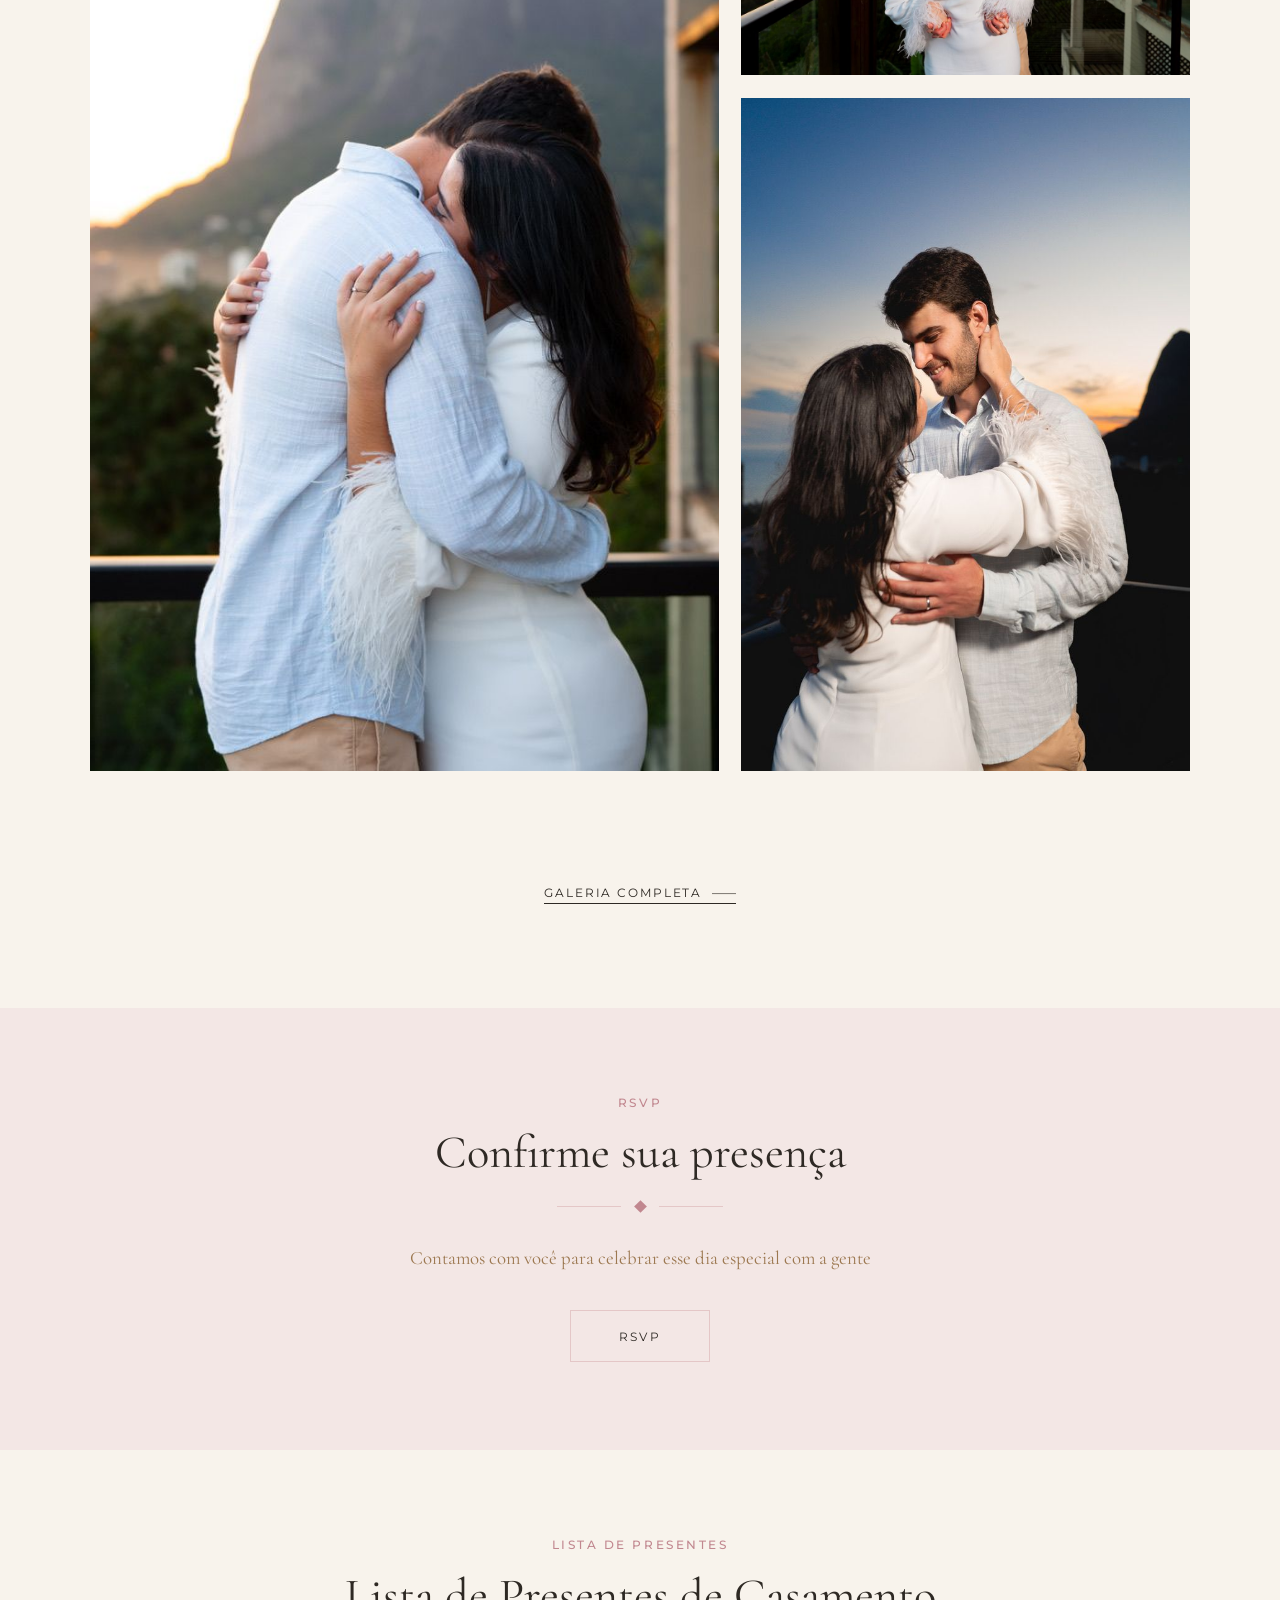
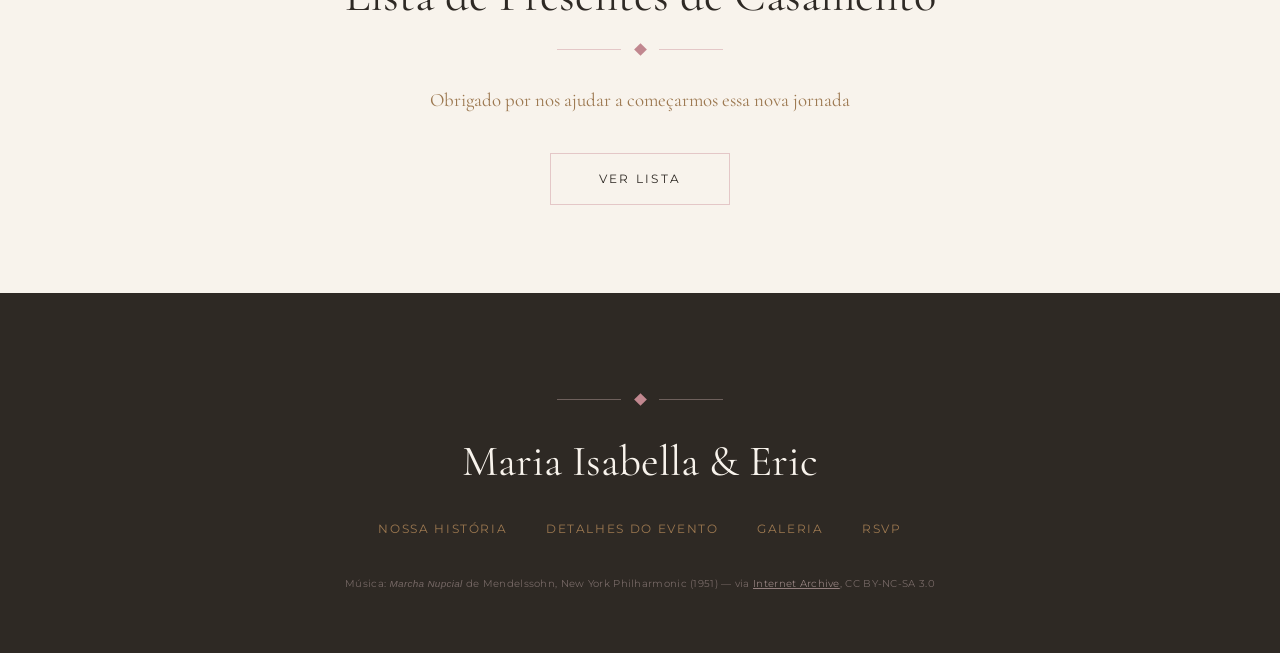
==== commit b4d50bd2: "Add files via upload" ====
--- a/index.html
+++ b/index.html
@@ -12,6 +12,7 @@
 <link rel="stylesheet" href="css/style.css">
 </head>
 <body>
+<audio id="bgAudio" loop preload="none" src="https://archive.org/download/MendelssohnAMidsummerNightsDream-szell/05.WeddingMarch.mp3"></audio>
 
 <header class="site-header" id="top">
   <div class="header-inner">
@@ -32,6 +33,10 @@
       <div class="nav-utility">
         <button class="lang-toggle" id="langToggle" type="button" aria-label="Switch language">
           <span class="lang-pt is-active">Português</span><span class="lang-sep">/</span><span class="lang-en">English</span>
+        </button>
+        <button class="music-toggle" id="musicToggle" type="button" aria-label="Play music" aria-pressed="false">
+          <svg class="icon-off" viewBox="0 0 24 24" fill="none" xmlns="http://www.w3.org/2000/svg" aria-hidden="true"><path d="M4 9v6h4l5 5V4L8 9H4Z" stroke="currentColor" stroke-width="1.4" stroke-linejoin="round"/><path d="M17 9l4 4M21 9l-4 4" stroke="currentColor" stroke-width="1.4" stroke-linecap="round"/></svg>
+          <svg class="icon-on" viewBox="0 0 24 24" fill="none" xmlns="http://www.w3.org/2000/svg" aria-hidden="true"><path d="M4 9v6h4l5 5V4L8 9H4Z" stroke="currentColor" stroke-width="1.4" stroke-linejoin="round"/><path d="M16.5 8.5a5 5 0 0 1 0 7M19 6a8.5 8.5 0 0 1 0 12" stroke="currentColor" stroke-width="1.4" stroke-linecap="round"/></svg>
         </button>
       </div>
     </nav>
@@ -129,7 +134,7 @@
 
   <section class="preview-section preview-section--registry">
     <p class="eyebrow" data-i18n="registry.eyebrow">Lista de Presentes</p>
-    <h2 data-i18n="registry.title">Lista de Casamento</h2>
+    <h2 data-i18n="registry.title">Lista de Presentes de Casamento</h2>
     <div class="ornament"><span></span><i></i><span></span></div>
     <p class="body-copy" data-i18n="registry.thanks">Obrigado por nos ajudar a começarmos essa nova jornada</p>
     <a href="presentes.html" class="btn-outline" data-i18n="registry.button">Ver lista</a>
@@ -146,6 +151,7 @@
     <a href="galeria.html" data-i18n="nav.gallery">Galeria</a>
     <a href="rsvp.html" data-i18n="nav.rsvp">RSVP</a>
   </nav>
+  <p class="footer-credit" data-i18n="footer.musicCredit">Música: <em>Marcha Nupcial</em> de Mendelssohn, New York Philharmonic (1951) — via <a href="https://archive.org/details/MendelssohnAMidsummerNightsDream-szell" target="_blank" rel="noopener">Internet Archive</a>, CC BY-NC-SA 3.0</p>
 </footer>
 
 
--- a/css/style.css
+++ b/css/style.css
@@ -186,6 +186,27 @@
 .lang-toggle .is-active { color: var(--ink); font-weight: 600; }
 .lang-sep { margin: 0 0.35rem; opacity: 0.5; }
 
+.music-toggle {
+  display: flex;
+  align-items: center;
+  justify-content: center;
+  width: 36px;
+  height: 36px;
+  border: 1px solid var(--rose-line);
+  background: none;
+  color: var(--ink-soft);
+  cursor: pointer;
+  padding: 0;
+  flex-shrink: 0;
+  transition: color 0.2s ease, border-color 0.2s ease;
+}
+.music-toggle:hover { color: var(--rose); border-color: var(--rose); }
+.music-toggle svg { width: 17px; height: 17px; }
+.music-toggle .icon-off { display: block; }
+.music-toggle .icon-on { display: none; }
+.music-toggle.is-playing .icon-off { display: none; }
+.music-toggle.is-playing .icon-on { display: block; }
+
 .nav-toggle {
   display: none;
   width: 34px; height: 26px;
@@ -622,6 +643,15 @@
 }
 .footer-nav a:hover { color: var(--rose); }
 
+.footer-credit {
+  margin: 2.6rem 0 0;
+  font-family: var(--font-sans);
+  font-size: 0.62rem;
+  letter-spacing: 0.03em;
+  color: rgba(228, 199, 199, 0.4);
+}
+.footer-credit a { color: rgba(228, 199, 199, 0.55); text-decoration: underline; }
+
 /* =========================================================
    Fireworks (one-time welcome animation)
    ========================================================= */
@@ -645,6 +675,8 @@
   }
   .preview-media img { max-height: 420px; }
   .preview-gallery-grid { grid-template-columns: 1fr; }
+  .preview-gallery-main img,
+  .preview-gallery-side img { height: auto; }
   .masonry-gallery { grid-template-columns: repeat(2, 1fr); grid-auto-rows: 220px; }
 }
 
